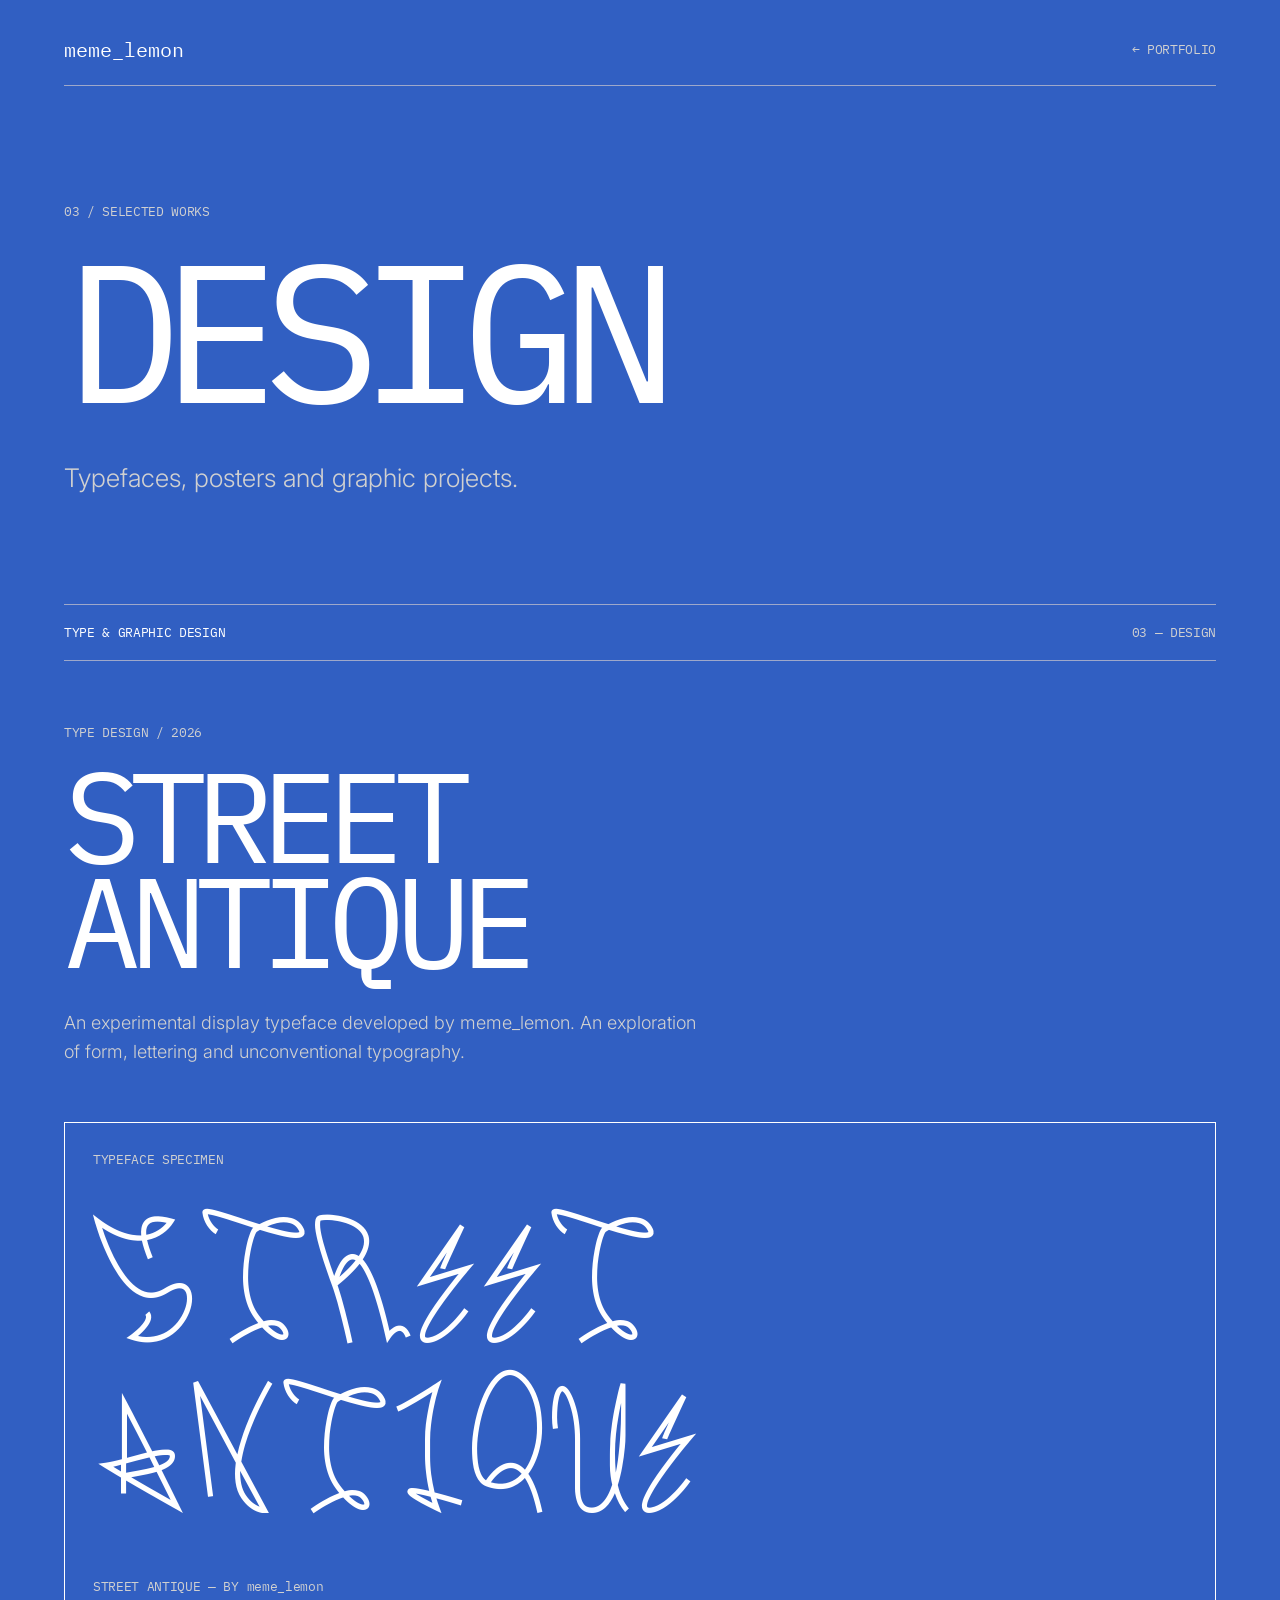
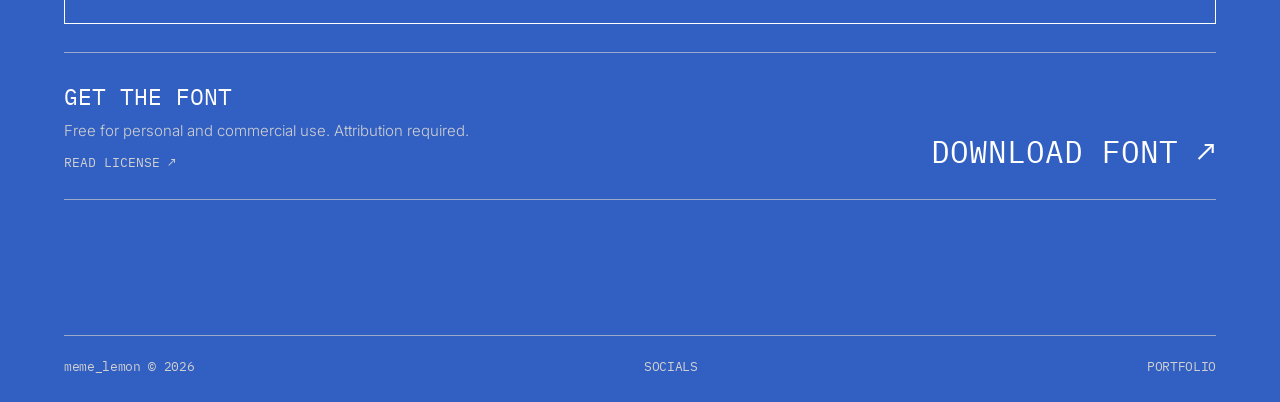
==== design.html @ dbfcb16c "Organize portfolio into renders, experiments and design" ====
<!DOCTYPE html>
<html lang="en">
<head>
    <meta charset="UTF-8">
    <meta name="viewport" content="width=device-width, initial-scale=1.0">
    <meta name="description" content="Typefaces, posters and graphic design projects by meme_lemon.">
    <meta name="author" content="meme_lemon">
    <title>Design — meme_lemon</title>

    <link rel="preconnect" href="https://fonts.googleapis.com">
    <link rel="preconnect" href="https://fonts.gstatic.com" crossorigin>
    <link href="https://fonts.googleapis.com/css2?family=IBM+Plex+Mono:wght@400&family=Inter:wght@300;400;500&display=swap" rel="stylesheet">
    <link rel="stylesheet" href="portfolio.css">
</head>
<body>
    <div class="page">
        <header class="site-header">
            <a class="logo" href="index.html">meme_lemon</a>
            <a class="back-link" href="portfolio.html">← PORTFOLIO</a>
        </header>

        <main>
            <section class="intro intro--category">
                <p class="eyebrow">03 / SELECTED WORKS</p>
                <h1 class="page-title">DESIGN</h1>
                <p class="intro-description">Typefaces, posters and graphic projects.</p>
            </section>

            <section class="collection">
                <div class="section-heading">
                    <h2>TYPE & GRAPHIC DESIGN</h2>
                    <span>03 — DESIGN</span>
                </div>

                <article class="design-work">
                    <div class="design-work-heading">
                        <p class="work-meta">TYPE DESIGN / 2026</p>
                        <h2 class="work-title">STREET<br>ANTIQUE</h2>
                        <p class="work-description">An experimental display typeface developed by meme_lemon. An exploration of form, lettering and unconventional typography.</p>
                    </div>

                    <div class="specimen" aria-label="Street Antique typeface specimen">
                        <p class="specimen-label">TYPEFACE SPECIMEN</p>
                        <div class="specimen-title">STREET<br>ANTIQUE</div>
                        <p class="specimen-bottom">STREET ANTIQUE — BY meme_lemon</p>
                    </div>

                    <div class="design-actions">
                        <div class="design-action-copy">
                            <h3>GET THE FONT</h3>
                            <p>Free for personal and commercial use. Attribution required.</p>
                            <a class="text-link" href="street-antique-license.html">READ LICENSE ↗</a>
                        </div>
                        <a class="download-link" href="fonts/Street Antique - typeface by meme_lemon.zip" download>DOWNLOAD FONT ↗</a>
                    </div>
                </article>
            </section>
        </main>

        <footer class="site-footer">
            <span>meme_lemon © 2026</span>
            <a href="socials.html">SOCIALS</a>
            <a href="portfolio.html">PORTFOLIO</a>
        </footer>
    </div>
</body>
</html>
---- portfolio.css ----
@font-face {
    font-family: "Street Antique";
    src: url("StreetAntique-Regular.ttf") format("truetype");
    font-weight: 400;
    font-style: normal;
}

* {
    margin: 0;
    padding: 0;
    box-sizing: border-box;
}

html {
    scroll-behavior: smooth;
}

body {
    min-height: 100vh;
    background: #315FC2;
    color: white;
    font-family: "Inter", sans-serif;
    overflow-x: hidden;
}

a {
    color: inherit;
    text-decoration: none;
}

.page {
    width: 100%;
    min-height: 100vh;
    padding: 4vh 5vw 3vh;
}

.site-header {
    display: flex;
    justify-content: space-between;
    align-items: center;
    padding-bottom: 22px;
    border-bottom: 1px solid #9EA8CA;
}

.logo {
    font-family: "IBM Plex Mono", monospace;
    font-size: 20px;
    color: white;
}

.back-link,
.eyebrow,
.category-index,
.section-heading,
.work-meta,
.specimen-label,
.specimen-bottom,
.site-footer {
    font-family: "IBM Plex Mono", monospace;
    font-size: 13px;
    font-weight: 400;
    letter-spacing: -.025em;
}

.back-link {
    color: #D0D0D0;
    transition: color .2s ease, transform .2s ease;
}

.back-link:hover {
    color: white;
    transform: translateX(-5px);
}

.intro {
    padding: 13vh 0 11vh;
}

.intro--category {
    padding-bottom: 10vh;
}

.eyebrow {
    margin-bottom: 30px;
    color: #D0D0D0;
}

.page-title {
    font-family: "IBM Plex Mono", monospace;
    font-size: clamp(68px, 15.3vw, 235px);
    font-weight: 400;
    line-height: .82;
    letter-spacing: -.095em;
    white-space: nowrap;
}

.page-title--long {
    font-size: clamp(52px, 11.7vw, 180px);
}

.intro-description {
    max-width: 650px;
    margin-top: 48px;
    color: #D0D0D0;
    font-size: clamp(18px, 2vw, 28px);
    font-weight: 300;
    line-height: 1.45;
}

.category-list {
    border-top: 1px solid #9EA8CA;
}

.category-card {
    display: grid;
    grid-template-columns: 70px 1fr 35px;
    align-items: center;
    gap: 25px;
    min-height: 155px;
    padding: 25px 0;
    border-bottom: 1px solid #9EA8CA;
    transition: padding .25s ease, opacity .25s ease;
}

.category-card:hover {
    padding-left: 14px;
}

.category-index {
    align-self: start;
    padding-top: 12px;
    color: #9EA8CA;
}

.category-copy {
    display: flex;
    flex-direction: column;
    gap: 7px;
}

.category-title {
    font-family: "IBM Plex Mono", monospace;
    font-size: clamp(34px, 5.2vw, 76px);
    letter-spacing: -.075em;
    line-height: 1;
}

.category-description {
    color: #D0D0D0;
    font-size: 16px;
    font-weight: 300;
    line-height: 1.5;
}

.category-arrow {
    justify-self: end;
    font-size: 30px;
    color: #9EA8CA;
    transition: transform .2s ease, color .2s ease;
}

.category-card:hover .category-arrow {
    color: white;
    transform: translate(4px, -4px);
}

.collection {
    margin-top: 2vh;
}

.section-heading {
    display: flex;
    justify-content: space-between;
    align-items: center;
    gap: 20px;
    padding: 19px 0;
    border-top: 1px solid #9EA8CA;
    border-bottom: 1px solid #9EA8CA;
    color: #D0D0D0;
}

.section-heading h2 {
    font: inherit;
    color: white;
}

.empty-collection {
    padding: 85px 0 100px;
    color: #D0D0D0;
    font-weight: 300;
    line-height: 1.6;
}

.empty-title {
    margin-bottom: 8px;
    font-family: "IBM Plex Mono", monospace;
    font-size: clamp(17px, 2.2vw, 25px);
    color: white;
}

.design-work {
    padding: 7vh 0 3vh;
}

.work-meta {
    margin-bottom: 22px;
    color: #D0D0D0;
}

.work-title {
    font-family: "IBM Plex Mono", monospace;
    font-size: clamp(58px, 10vw, 145px);
    font-weight: 400;
    letter-spacing: -.085em;
    line-height: .82;
}

.work-description {
    max-width: 650px;
    margin-top: 35px;
    color: #D0D0D0;
    font-size: 18px;
    font-weight: 300;
    line-height: 1.65;
}

.specimen {
    display: flex;
    flex-direction: column;
    justify-content: space-between;
    min-height: 450px;
    margin-top: 55px;
    padding: 28px;
    border: 1px solid white;
    overflow: hidden;
}

.specimen-label,
.specimen-bottom {
    color: #D0D0D0;
}

.specimen-title {
    padding: 35px 0;
    font-family: "Street Antique", sans-serif;
    font-size: clamp(75px, 16vw, 225px);
    font-weight: 400;
    line-height: .83;
    color: white;
}

.design-actions {
    display: flex;
    justify-content: space-between;
    align-items: flex-end;
    gap: 30px;
    padding: 28px 0;
    margin-top: 28px;
    border-top: 1px solid #9EA8CA;
    border-bottom: 1px solid #9EA8CA;
}

.design-action-copy h3 {
    margin-bottom: 9px;
    font-family: "IBM Plex Mono", monospace;
    font-size: 23px;
    font-weight: 400;
}

.design-action-copy p {
    color: #D0D0D0;
    font-size: 15px;
    font-weight: 300;
    line-height: 1.5;
}

.text-link {
    display: inline-block;
    margin-top: 12px;
    color: #D0D0D0;
    font-family: "IBM Plex Mono", monospace;
    font-size: 13px;
    transition: color .2s ease;
}

.text-link:hover {
    color: white;
}

.download-link {
    font-family: "IBM Plex Mono", monospace;
    font-size: clamp(19px, 2.4vw, 32px);
    white-space: nowrap;
    transition: opacity .2s ease;
}

.download-link:hover {
    opacity: .6;
}

.site-footer {
    display: flex;
    justify-content: space-between;
    gap: 20px;
    margin-top: 12vh;
    padding-top: 22px;
    border-top: 1px solid #9EA8CA;
    color: #D0D0D0;
}

.site-footer a {
    transition: color .2s ease;
}

.site-footer a:hover {
    color: white;
}

@media (max-width: 900px) {
    .page {
        padding: 25px 6vw 3vh;
    }

    .intro {
        padding: 12vh 0 9vh;
    }

    .intro--category {
        padding-bottom: 8vh;
    }

    .page-title {
        font-size: 17vw;
    }

    .page-title--long {
        font-size: 12.5vw;
    }

    .intro-description {
        margin-top: 38px;
        font-size: 5vw;
    }

    .category-card {
        grid-template-columns: 35px 1fr 25px;
        gap: 15px;
        min-height: 125px;
    }

    .category-description {
        font-size: 14px;
    }

    .specimen {
        min-height: 330px;
        padding: 20px;
    }

    .design-actions {
        align-items: flex-start;
        flex-direction: column;
    }
}

@media (max-width: 550px) {
    .back-link {
        font-size: 11px;
    }

    .logo {
        font-size: 17px;
    }

    .eyebrow,
    .section-heading,
    .work-meta,
    .specimen-label,
    .specimen-bottom,
    .site-footer {
        font-size: 11px;
    }

    .page-title {
        font-size: 16.5vw;
    }

    .page-title--long {
        font-size: 11.7vw;
    }

    .category-card {
        grid-template-columns: 25px 1fr 20px;
        gap: 10px;
        min-height: 112px;
    }

    .category-title {
        font-size: 9vw;
    }

    .category-description {
        font-size: 12px;
    }

    .category-arrow {
        font-size: 24px;
    }

    .section-heading {
        align-items: flex-start;
        flex-direction: column;
        gap: 7px;
    }

    .empty-collection {
        padding: 65px 0 75px;
    }

    .specimen {
        min-height: 250px;
    }

    .specimen-title {
        font-size: 16vw;
    }

    .download-link {
        white-space: normal;
    }

    .site-footer {
        flex-wrap: wrap;
    }
}
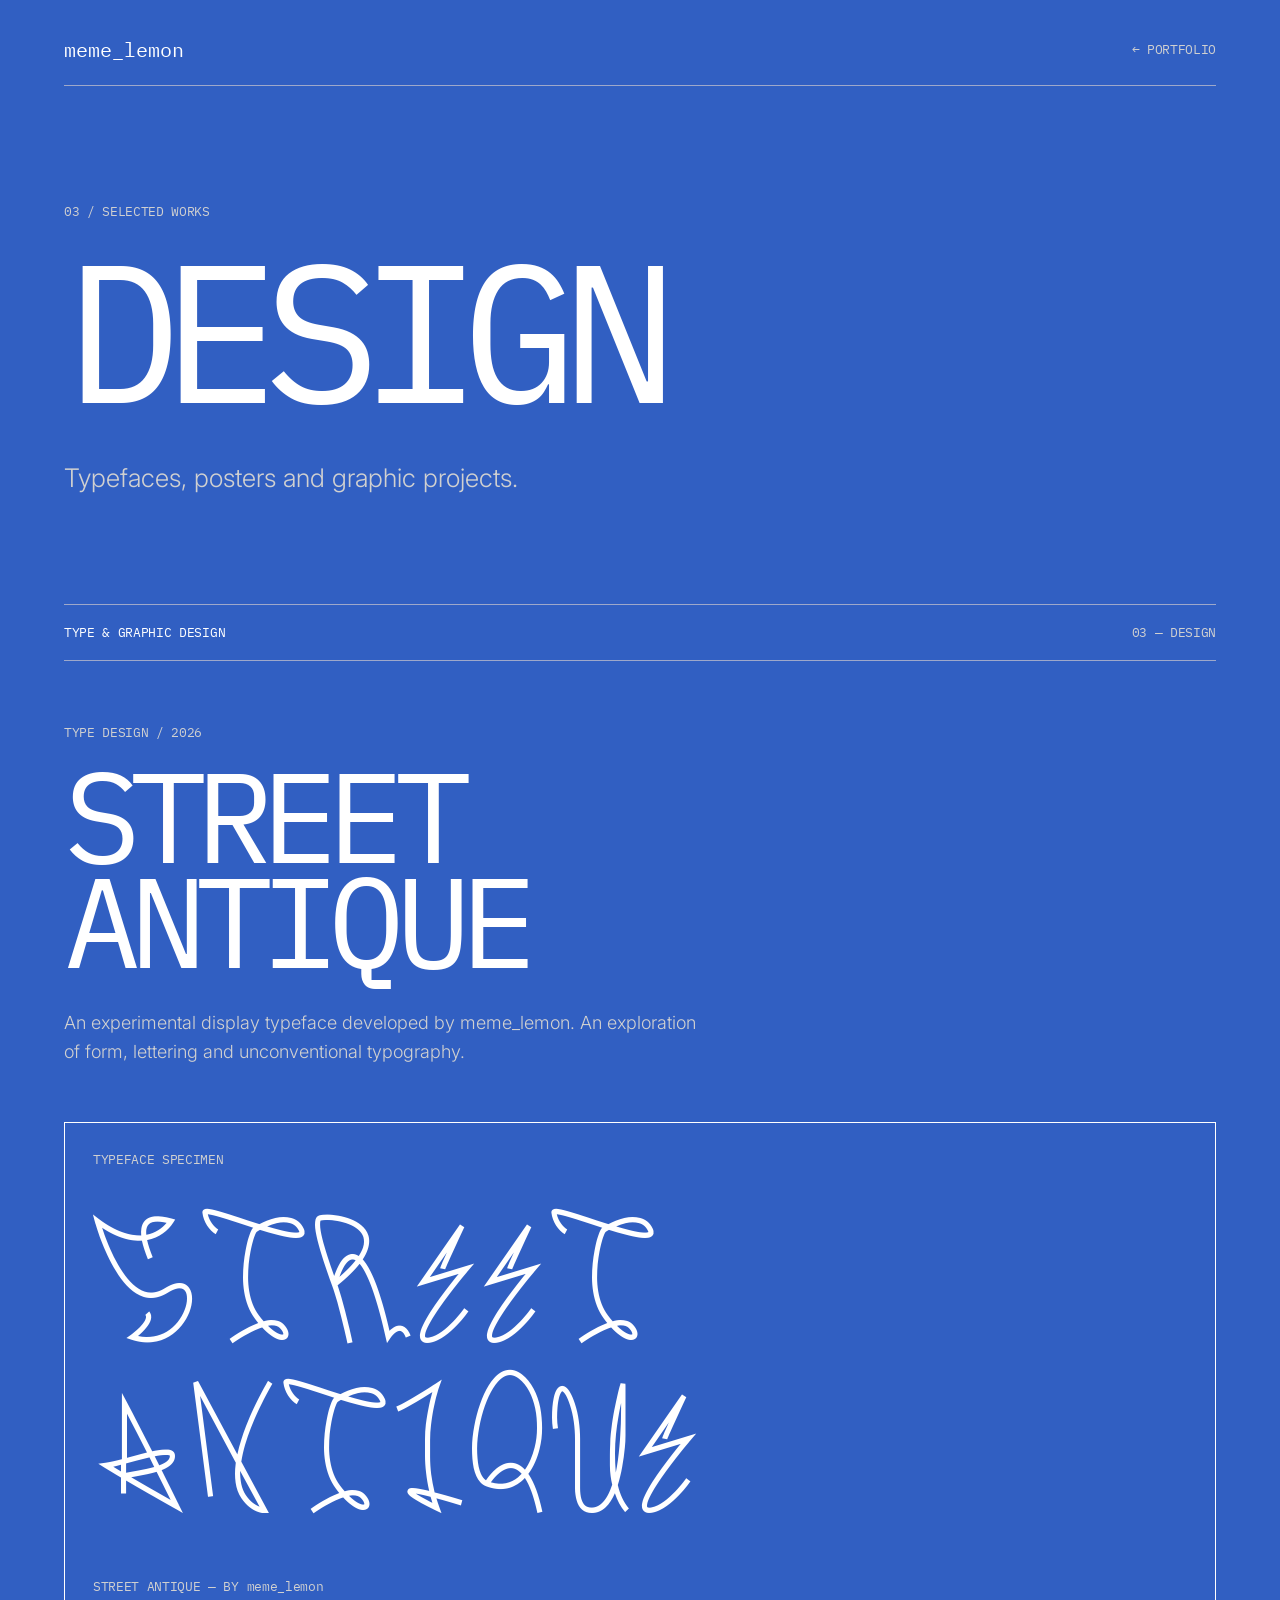
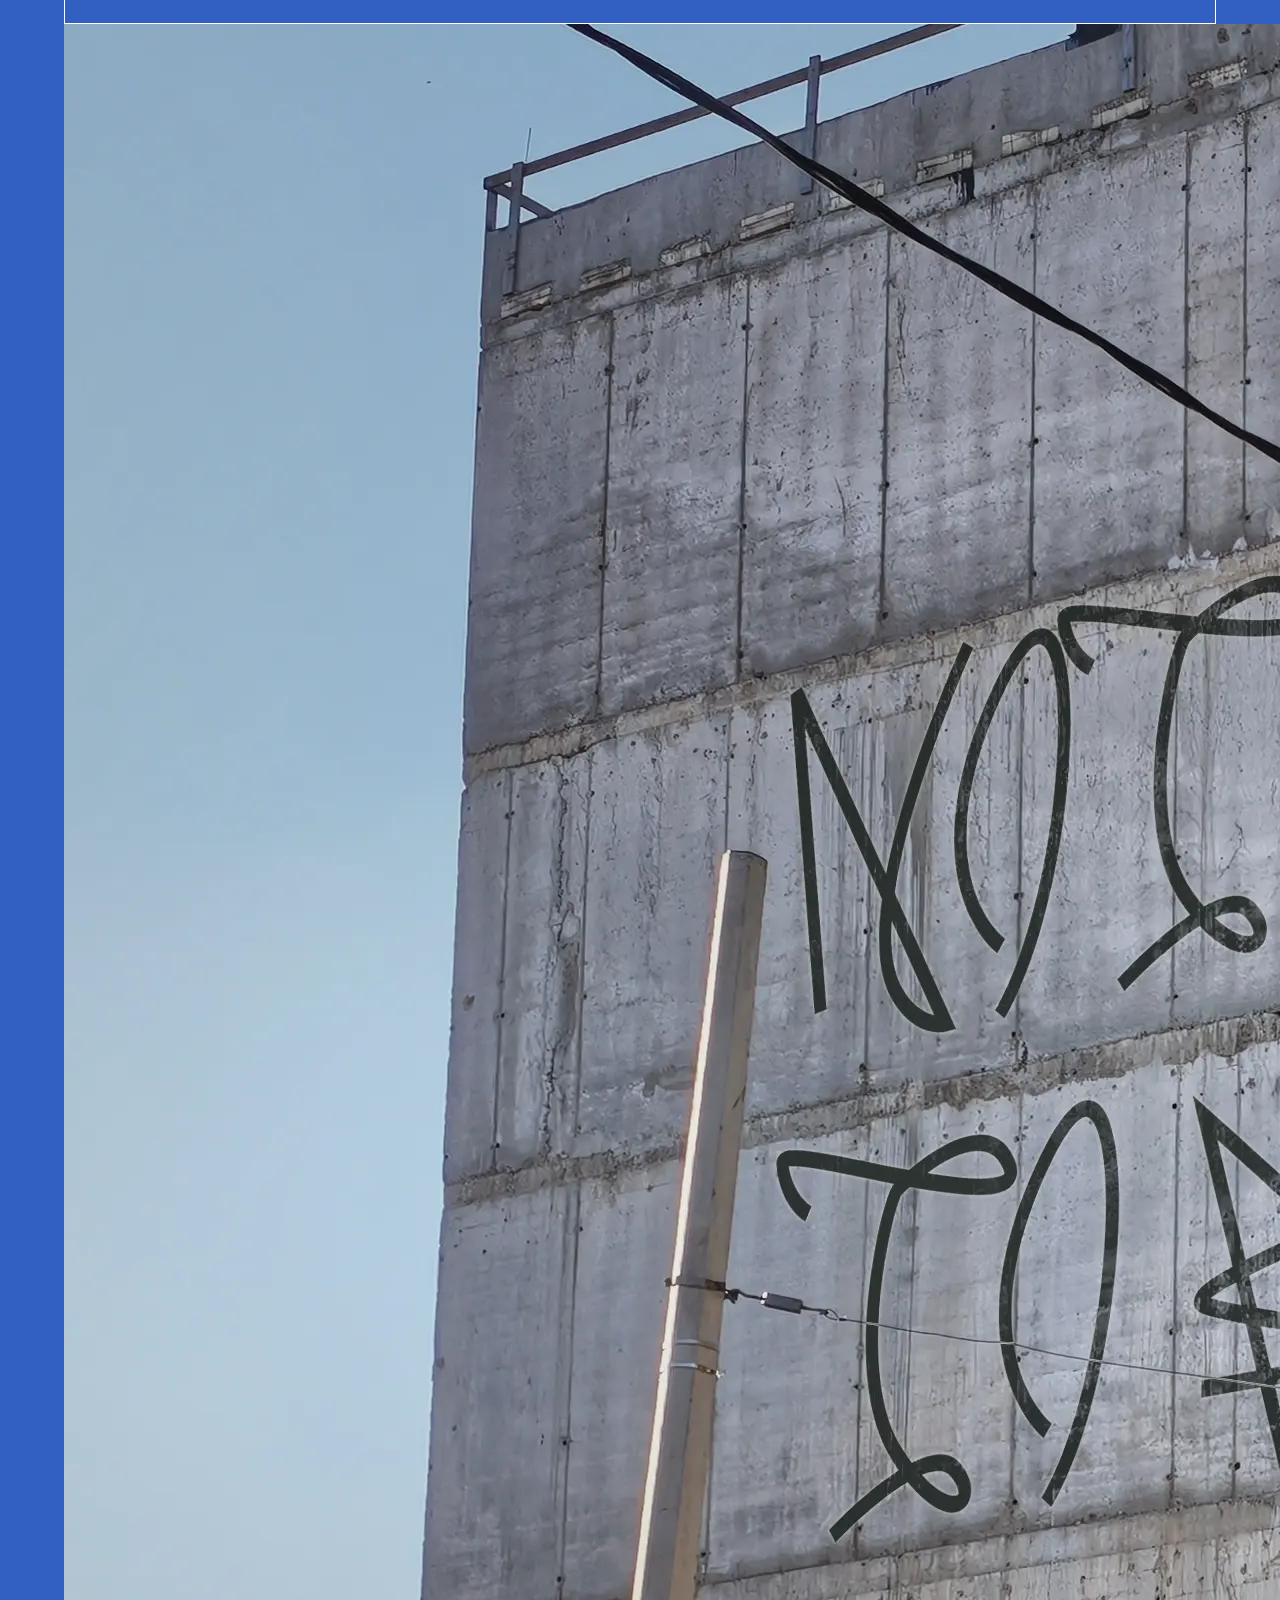
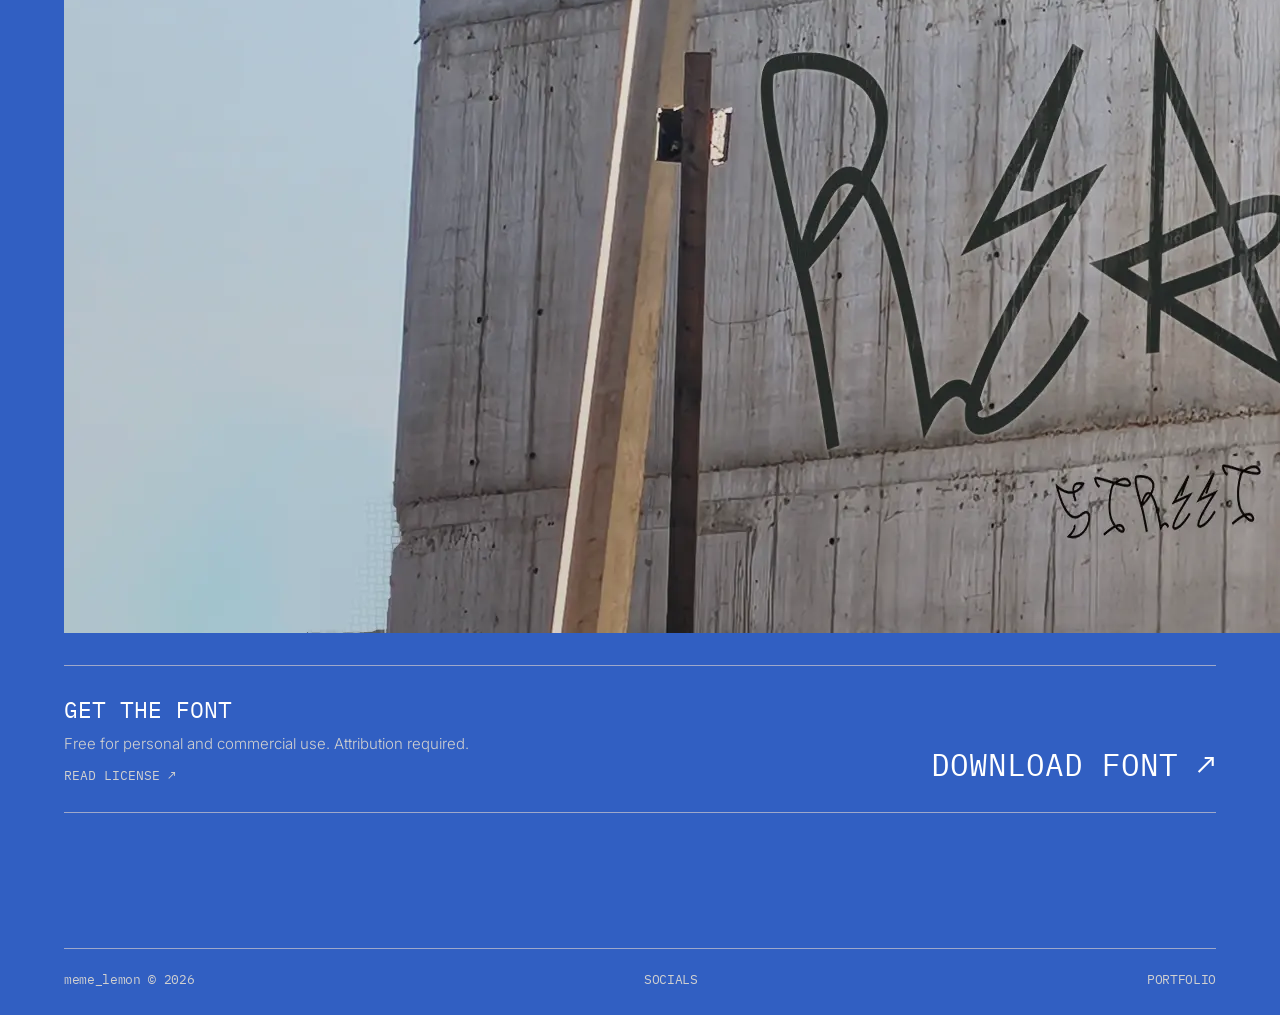
==== commit ffe0bc3f: "Add Street Antique poster to typeface showcase" ====
--- a/design.html
+++ b/design.html
@@ -39,10 +39,15 @@
                         <p class="work-description">An experimental display typeface developed by meme_lemon. An exploration of form, lettering and unconventional typography.</p>
                     </div>
 
-                    <div class="specimen" aria-label="Street Antique typeface specimen">
-                        <p class="specimen-label">TYPEFACE SPECIMEN</p>
-                        <div class="specimen-title">STREET<br>ANTIQUE</div>
-                        <p class="specimen-bottom">STREET ANTIQUE — BY meme_lemon</p>
+                    <div class="design-showcase">
+                        <div class="specimen" aria-label="Street Antique typeface specimen">
+                            <p class="specimen-label">TYPEFACE SPECIMEN</p>
+                            <div class="specimen-title">STREET<br>ANTIQUE</div>
+                            <p class="specimen-bottom">STREET ANTIQUE — BY meme_lemon</p>
+                        </div>
+                        <div class="design-poster">
+                            <img src="assets/design/pr%20SA1.webp" alt="Street Antique typeface presentation poster">
+                        </div>
                     </div>
 
                     <div class="design-actions">
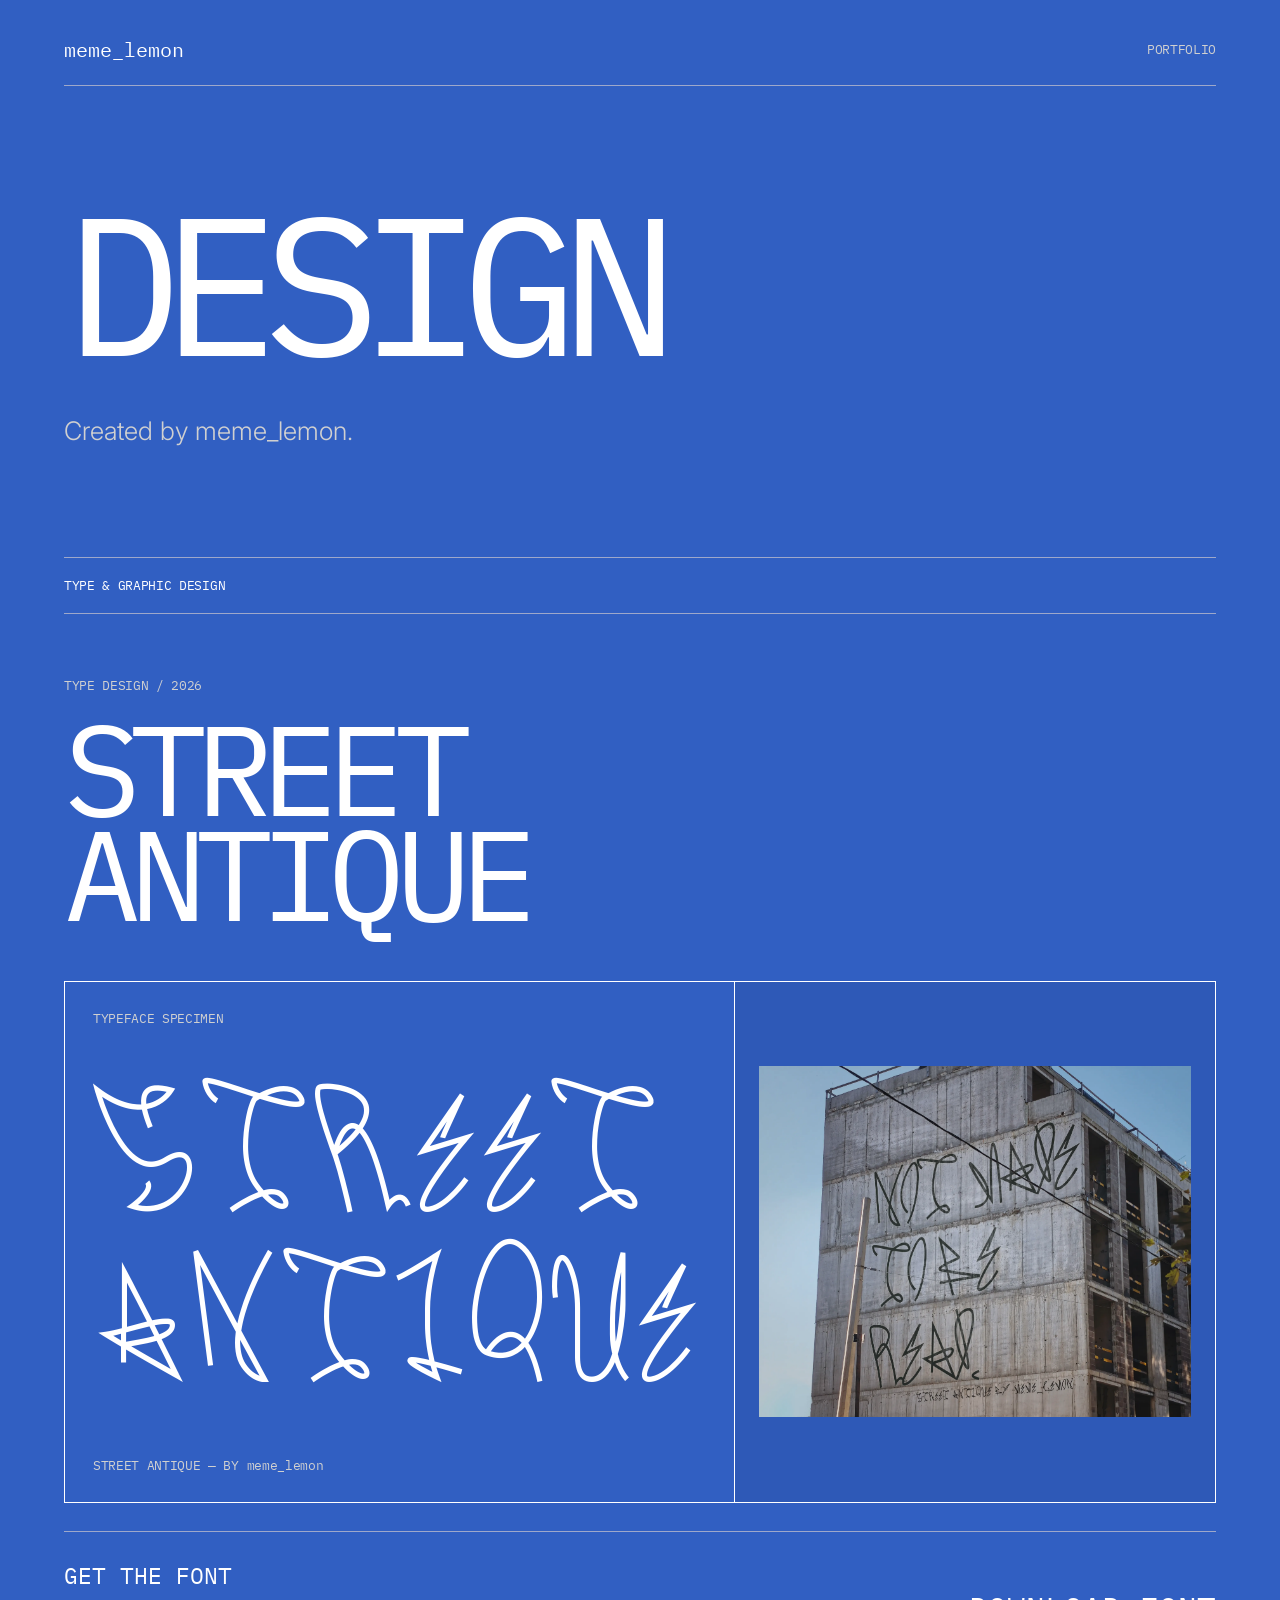
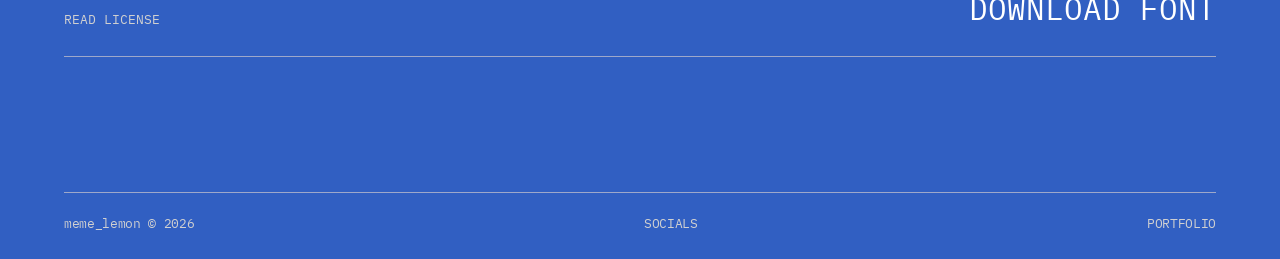
==== commit d521aa5a: "Simplify portfolio copy and remove decorative details" ====
--- a/design.html
+++ b/design.html
@@ -16,27 +16,26 @@
     <div class="page">
         <header class="site-header">
             <a class="logo" href="index.html">meme_lemon</a>
-            <a class="back-link" href="portfolio.html">← PORTFOLIO</a>
+            <a class="back-link" href="portfolio.html">PORTFOLIO</a>
         </header>
 
         <main>
             <section class="intro intro--category">
-                <p class="eyebrow">03 / SELECTED WORKS</p>
+                
                 <h1 class="page-title">DESIGN</h1>
-                <p class="intro-description">Typefaces, posters and graphic projects.</p>
+                <p class="intro-description">Created by meme_lemon.</p>
             </section>
 
             <section class="collection">
                 <div class="section-heading">
                     <h2>TYPE & GRAPHIC DESIGN</h2>
-                    <span>03 — DESIGN</span>
                 </div>
 
                 <article class="design-work">
                     <div class="design-work-heading">
                         <p class="work-meta">TYPE DESIGN / 2026</p>
                         <h2 class="work-title">STREET<br>ANTIQUE</h2>
-                        <p class="work-description">An experimental display typeface developed by meme_lemon. An exploration of form, lettering and unconventional typography.</p>
+                        
                     </div>
 
                     <div class="design-showcase">
@@ -53,10 +52,10 @@
                     <div class="design-actions">
                         <div class="design-action-copy">
                             <h3>GET THE FONT</h3>
-                            <p>Free for personal and commercial use. Attribution required.</p>
-                            <a class="text-link" href="street-antique-license.html">READ LICENSE ↗</a>
+                            
+                            <a class="text-link" href="street-antique-license.html">READ LICENSE</a>
                         </div>
-                        <a class="download-link" href="fonts/Street Antique - typeface by meme_lemon.zip" download>DOWNLOAD FONT ↗</a>
+                        <a class="download-link" href="fonts/Street Antique - typeface by meme_lemon.zip" download>DOWNLOAD FONT</a>
                     </div>
                 </article>
             </section>
--- a/portfolio.css
+++ b/portfolio.css
@@ -224,15 +224,43 @@
     line-height: 1.65;
 }
 
+.design-showcase {
+    display: grid;
+    grid-template-columns: minmax(0, 1fr) minmax(280px, .72fr);
+    align-items: stretch;
+    gap: 0;
+    min-height: 520px;
+    margin-top: 55px;
+    border: 1px solid white;
+    overflow: hidden;
+}
+
 .specimen {
     display: flex;
     flex-direction: column;
     justify-content: space-between;
-    min-height: 450px;
-    margin-top: 55px;
+    min-width: 0;
+    min-height: 520px;
     padding: 28px;
-    border: 1px solid white;
     overflow: hidden;
+}
+
+.design-poster {
+    display: flex;
+    align-items: center;
+    justify-content: center;
+    min-width: 0;
+    padding: 24px;
+    border-left: 1px solid white;
+    background: rgba(0, 0, 0, .06);
+}
+
+.design-poster img {
+    display: block;
+    width: 100%;
+    height: 100%;
+    max-height: 650px;
+    object-fit: contain;
 }
 
 .specimen-label,
@@ -352,9 +380,24 @@
         font-size: 14px;
     }
 
+    .design-showcase {
+        grid-template-columns: 1fr;
+    }
+
     .specimen {
         min-height: 330px;
         padding: 20px;
+    }
+
+    .design-poster {
+        min-height: 380px;
+        padding: 20px;
+        border-left: 0;
+        border-top: 1px solid white;
+    }
+
+    .design-poster img {
+        max-height: 560px;
     }
 
     .design-actions {
@@ -421,6 +464,11 @@
         min-height: 250px;
     }
 
+    .design-poster {
+        min-height: 300px;
+        padding: 14px;
+    }
+
     .specimen-title {
         font-size: 16vw;
     }
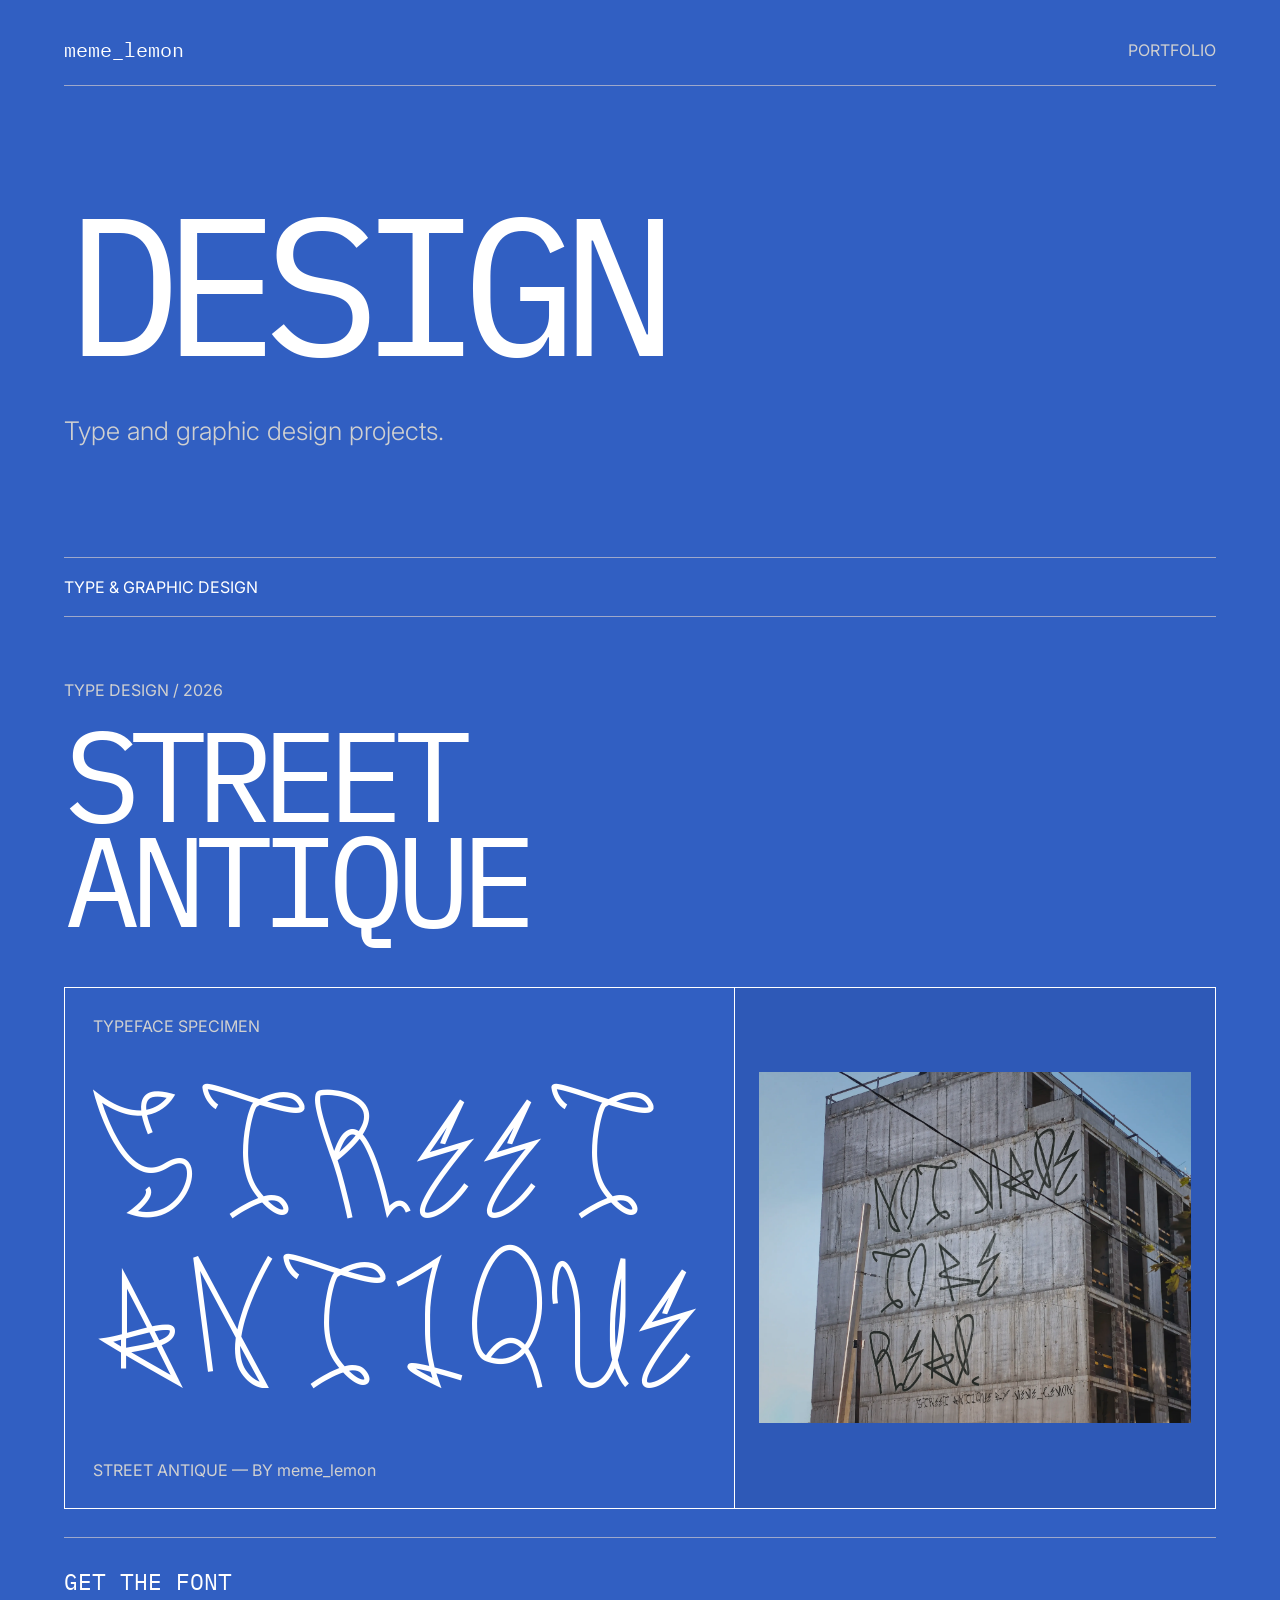
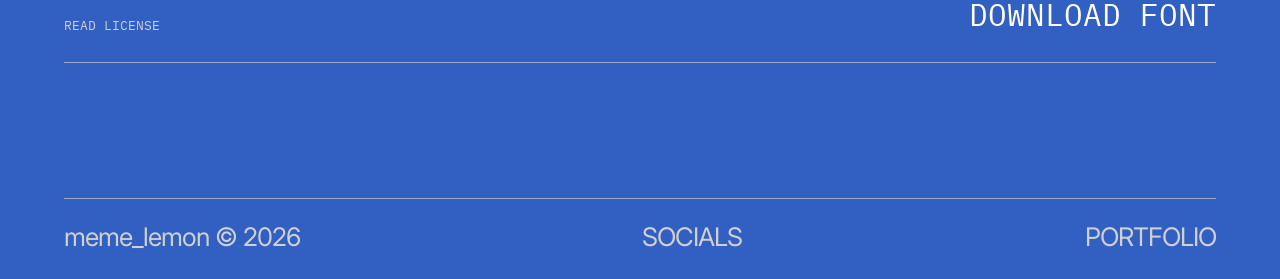
==== commit 7135fd6e: "Shorten design intro" ====
--- a/design.html
+++ b/design.html
@@ -23,7 +23,7 @@
             <section class="intro intro--category">
                 
                 <h1 class="page-title">DESIGN</h1>
-                <p class="intro-description">Created by meme_lemon.</p>
+                <p class="intro-description">Type and graphic design projects.</p>
             </section>
 
             <section class="collection">
--- a/portfolio.css
+++ b/portfolio.css
@@ -55,13 +55,6 @@
 .work-meta,
 .specimen-label,
 .specimen-bottom,
-.site-footer {
-    font-family: "IBM Plex Mono", monospace;
-    font-size: 13px;
-    font-weight: 400;
-    letter-spacing: -.025em;
-}
-
 .back-link {
     color: #D0D0D0;
     transition: color .2s ease, transform .2s ease;
@@ -113,7 +106,7 @@
 
 .category-card {
     display: grid;
-    grid-template-columns: 70px 1fr 35px;
+    grid-template-columns: 1fr;
     align-items: center;
     gap: 25px;
     min-height: 155px;
@@ -328,6 +321,10 @@
 
 .site-footer {
     display: flex;
+    font-family: "Inter", sans-serif;
+    font-size: clamp(18px, 2vw, 26px);
+    font-weight: 400;
+    letter-spacing: -.04em;
     justify-content: space-between;
     gap: 20px;
     margin-top: 12vh;
@@ -371,7 +368,7 @@
     }
 
     .category-card {
-        grid-template-columns: 35px 1fr 25px;
+        grid-template-columns: 1fr;
         gap: 15px;
         min-height: 125px;
     }
@@ -433,7 +430,7 @@
     }
 
     .category-card {
-        grid-template-columns: 25px 1fr 20px;
+        grid-template-columns: 1fr;
         gap: 10px;
         min-height: 112px;
     }
@@ -444,10 +441,6 @@
 
     .category-description {
         font-size: 12px;
-    }
-
-    .category-arrow {
-        font-size: 24px;
     }
 
     .section-heading {
